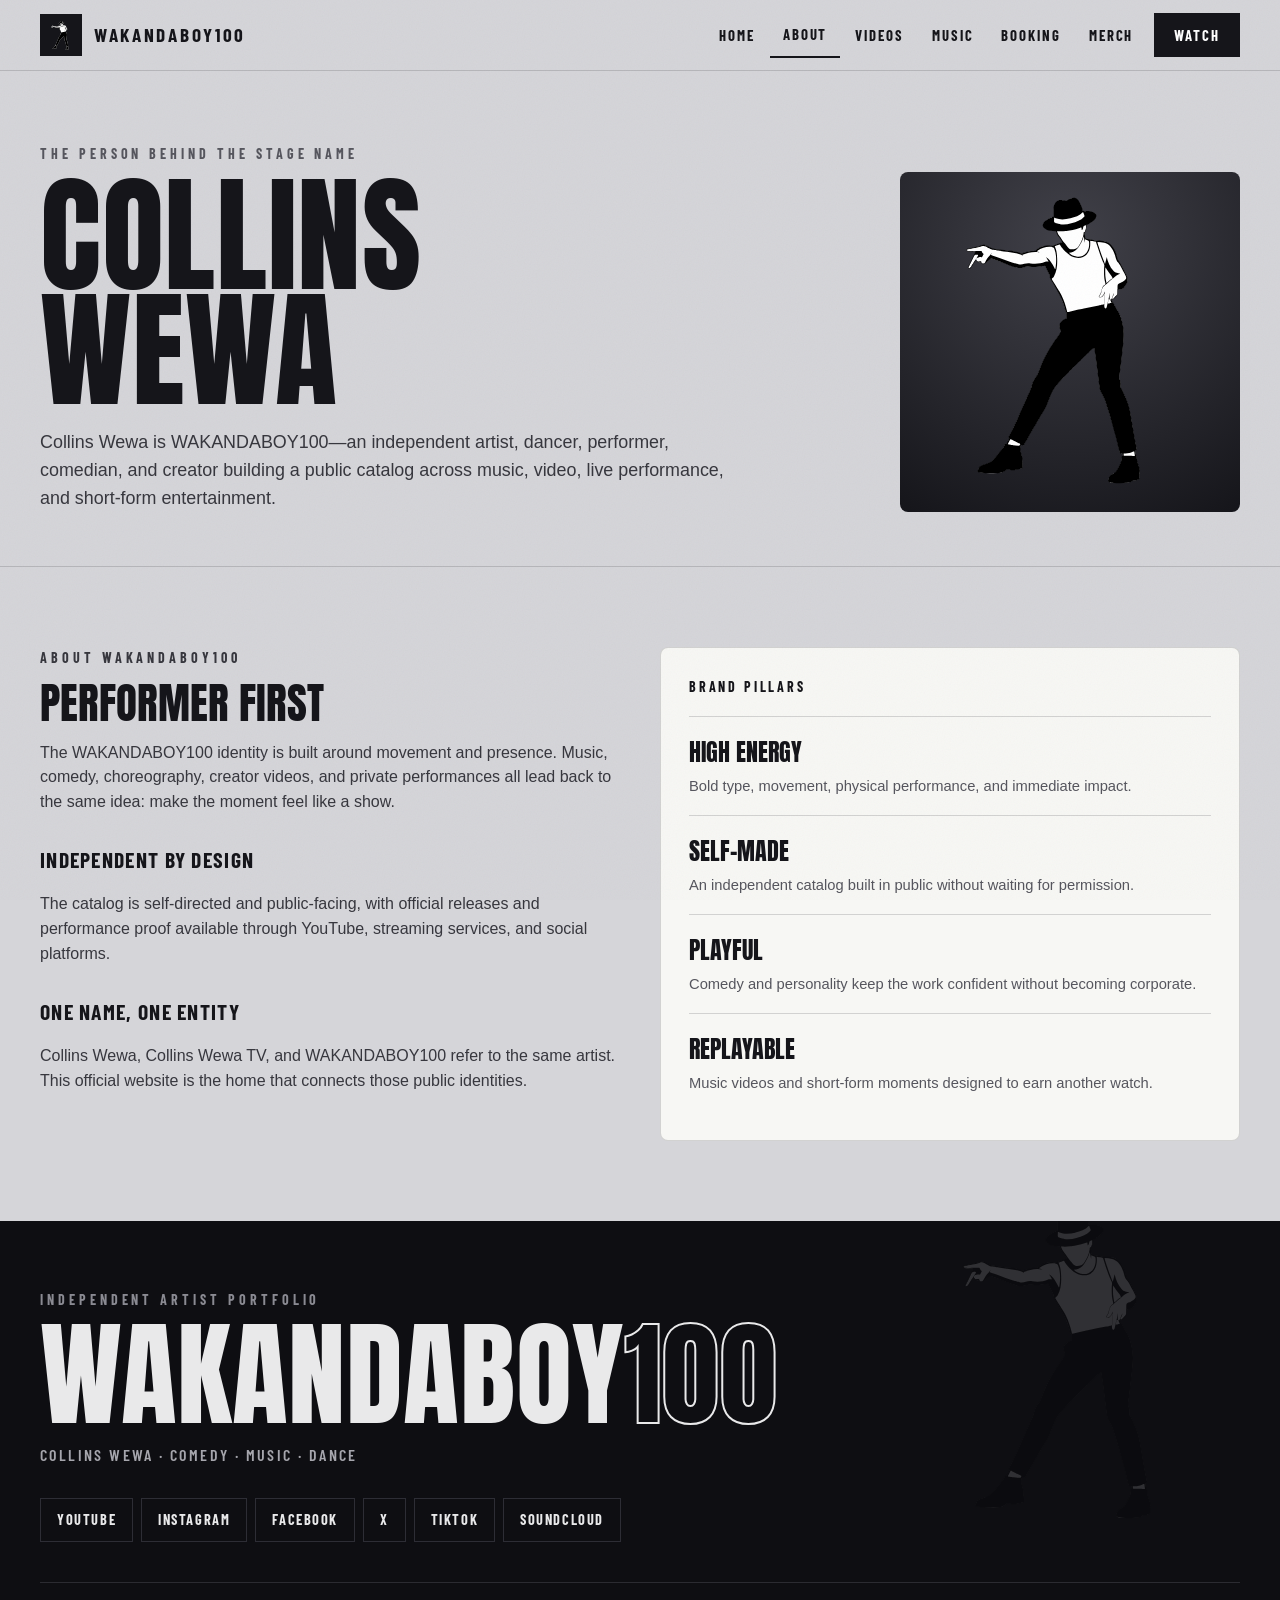
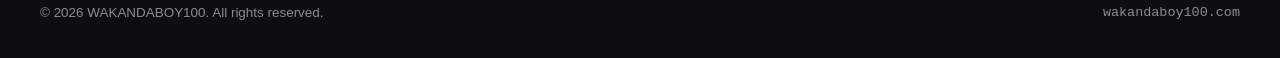
==== about/index.html @ 465ecfa8 "feat: launch Fable-inspired clean-route portfolio" ====
<!doctype html>
<html lang="en">
<head>
  <meta charset="utf-8">
  <meta name="viewport" content="width=device-width,initial-scale=1">
  <title>Collins Wewa | About WAKANDABOY100</title>
  <meta name="description" content="Meet Collins Wewa, the independent artist and performer known as WAKANDABOY100 across music, dance, comedy, video, and live entertainment.">
  <meta name="theme-color" content="#15151a">
  <meta name="robots" content="index,follow,max-image-preview:large">
  <link rel="canonical" href="https://wakandaboy100.com/about/">
  <link rel="icon" type="image/png" href="../favicon.png">
  <link rel="apple-touch-icon" href="../apple-touch-icon.png">
  <link rel="preload" href="../assets/fonts/anton-400.ttf" as="font" type="font/ttf" crossorigin>
  <link rel="preload" href="../assets/fonts/barlow-condensed-700.ttf" as="font" type="font/ttf" crossorigin>
  <link rel="stylesheet" href="../style.css">
  <meta property="og:type" content="website">
  <meta property="og:site_name" content="WAKANDABOY100">
  <meta property="og:url" content="https://wakandaboy100.com/about/">
  <meta property="og:title" content="Collins Wewa | About WAKANDABOY100">
  <meta property="og:description" content="Meet Collins Wewa, the independent artist and performer known as WAKANDABOY100 across music, dance, comedy, video, and live entertainment.">
  <meta property="og:image" content="https://wakandaboy100.com/og-image.png?v=4">
  <meta property="og:image:width" content="1200">
  <meta property="og:image:height" content="630">
  <meta property="og:image:alt" content="WAKANDABOY100 — Collins Wewa, independent artist and performer">
  <meta name="twitter:card" content="summary_large_image">
  <meta name="twitter:title" content="Collins Wewa | About WAKANDABOY100">
  <meta name="twitter:description" content="Meet Collins Wewa, the independent artist and performer known as WAKANDABOY100 across music, dance, comedy, video, and live entertainment.">
  <meta name="twitter:image" content="https://wakandaboy100.com/og-image.png?v=4">
  <script type="application/ld+json">{"@context":"https://schema.org","@graph":[{"@type":"WebSite","@id":"https://wakandaboy100.com/#website","name":"WAKANDABOY100","alternateName":"Collins Wewa","url":"https://wakandaboy100.com/","publisher":{"@id":"https://wakandaboy100.com/#collins-wewa"}},{"@type":"Person","@id":"https://wakandaboy100.com/#collins-wewa","name":"Collins Wewa","alternateName":["WAKANDABOY100","Collins Wewa TV"],"url":"https://wakandaboy100.com/about/","image":"https://wakandaboy100.com/assets/images/wakandaboy100-dancer.svg","description":"Collins Wewa, known as WAKANDABOY100, is an independent artist and performer working across music, dance, comedy, video, and live entertainment.","sameAs":["https://www.youtube.com/@wakandaboy100","https://www.instagram.com/wakandaboy100/","https://www.facebook.com/WakandaBoy100","https://x.com/WakandaBoy100","https://www.tiktok.com/@wakandaboy100","https://soundcloud.com/user-684213263","https://open.spotify.com/artist/25qMYd4ZAObBWwLwT7K1Jy","https://music.apple.com/us/artist/wakandaboy100/1559091732","https://audiomack.com/wakandaboy100/song/how-it-used-to-be","https://www.pandora.com/artist/wakandaboy100/dance-with-me-single/dance-with-me/TRpqqpvXfdcJp3J"]},{"@type":"ProfilePage","@id":"https://wakandaboy100.com/about/#webpage","url":"https://wakandaboy100.com/about/","name":"Collins Wewa | About WAKANDABOY100","description":"Meet Collins Wewa, the independent artist and performer known as WAKANDABOY100 across music, dance, comedy, video, and live entertainment.","isPartOf":{"@id":"https://wakandaboy100.com/#website"},"about":{"@id":"https://wakandaboy100.com/#collins-wewa"},"primaryImageOfPage":{"@type":"ImageObject","url":"https://wakandaboy100.com/og-image.png?v=4"},"mainEntity":{"@id":"https://wakandaboy100.com/#collins-wewa"}}]}</script>
</head>
<body>

<a class="skip-link" href="#main">Skip to content</a>
<header class="site-header">
  <div class="nav-shell">
    <a class="brand" href="../" aria-label="WAKANDABOY100 home">
      <span class="brand-mark"><img src="../assets/images/wakandaboy100-dancer.svg" alt="" width="31" height="36"></span>
      <span class="brand-name">WAKANDABOY100</span>
    </a>
    <button class="menu-toggle" type="button" aria-expanded="false" aria-controls="site-nav" data-menu-toggle>Menu</button>
    <nav class="site-nav" id="site-nav" aria-label="Primary navigation" data-site-nav>
      <a href="../">Home</a><a href="../about/" aria-current="page">About</a><a href="../videos/">Videos</a><a href="../music/">Music</a><a href="../booking/">Booking</a><a href="../merch/the-ultimate-cardio/">Merch</a>
      <a class="watch-link" href="https://www.youtube.com/watch?v=EUQzS9nLWl8" target="_blank" rel="noopener">Watch</a>
    </nav>
  </div>
</header>
<main id="main">

<section class="page-hero"><div class="shell page-hero-grid"><div><p class="eyebrow">The person behind the stage name</p><h1 class="display">Collins<br>Wewa</h1><p class="lede">Collins Wewa is WAKANDABOY100—an independent artist, dancer, performer, comedian, and creator building a public catalog across music, video, live performance, and short-form entertainment.</p></div><div class="page-mark"><img src="../assets/images/wakandaboy100-dancer.svg" alt="WAKANDABOY100 dancer mark" width="300" height="330"></div></div></section>
<section class="shell section split"><div class="prose"><p class="eyebrow">About WAKANDABOY100</p><h2>Performer first</h2><p>The WAKANDABOY100 identity is built around movement and presence. Music, comedy, choreography, creator videos, and private performances all lead back to the same idea: make the moment feel like a show.</p><h3>Independent by design</h3><p>The catalog is self-directed and public-facing, with official releases and performance proof available through YouTube, streaming services, and social platforms.</p><h3>One name, one entity</h3><p>Collins Wewa, Collins Wewa TV, and WAKANDABOY100 refer to the same artist. This official website is the home that connects those public identities.</p></div><aside class="fact-panel"><h2>Brand pillars</h2><ul class="fact-list"><li><strong>High energy</strong><span>Bold type, movement, physical performance, and immediate impact.</span></li><li><strong>Self-made</strong><span>An independent catalog built in public without waiting for permission.</span></li><li><strong>Playful</strong><span>Comedy and personality keep the work confident without becoming corporate.</span></li><li><strong>Replayable</strong><span>Music videos and short-form moments designed to earn another watch.</span></li></ul></aside></section>

</main>

<footer class="site-footer">
  <div class="shell footer-shell">
    <img class="footer-art" src="../assets/images/wakandaboy100-dancer.svg" alt="" aria-hidden="true">
    <p class="eyebrow">Independent artist portfolio</p>
    <h2 class="display">WAKANDABOY<span style="color:transparent;-webkit-text-stroke:2px #e9e9ea">100</span></h2>
    <p class="artist-line">Collins Wewa · Comedy · Music · Dance</p>
    <div class="footer-links"><a href="https://www.youtube.com/@wakandaboy100" target="_blank" rel="noopener">YouTube</a><a href="https://www.instagram.com/wakandaboy100/" target="_blank" rel="noopener">Instagram</a><a href="https://www.facebook.com/WakandaBoy100" target="_blank" rel="noopener">Facebook</a><a href="https://x.com/WakandaBoy100" target="_blank" rel="noopener">X</a><a href="https://www.tiktok.com/@wakandaboy100" target="_blank" rel="noopener">TikTok</a><a href="https://soundcloud.com/user-684213263" target="_blank" rel="noopener">SoundCloud</a></div>
    <div class="footer-base"><span>© <span data-year></span> WAKANDABOY100. All rights reserved.</span><span class="mono">wakandaboy100.com</span></div>
  </div>
</footer>
<script src="../script.js" defer></script>
</body>
</html>
---- style.css ----
@font-face{font-family:Anton;src:url('assets/fonts/anton-400.ttf') format('truetype');font-style:normal;font-weight:400;font-display:swap}
@font-face{font-family:'Barlow Condensed';src:url('assets/fonts/barlow-condensed-500.ttf') format('truetype');font-style:normal;font-weight:500;font-display:swap}
@font-face{font-family:'Barlow Condensed';src:url('assets/fonts/barlow-condensed-600.ttf') format('truetype');font-style:normal;font-weight:600;font-display:swap}
@font-face{font-family:'Barlow Condensed';src:url('assets/fonts/barlow-condensed-700.ttf') format('truetype');font-style:normal;font-weight:700;font-display:swap}

:root{--paper:#d5d5d9;--paper-2:#e8e8ea;--white:#f7f7f4;--ink:#15151a;--ink-2:#1d1d23;--muted:#56565e;--line:rgba(21,21,26,.16);--dark-line:#34343c;--max:1200px;--display:Anton,Impact,sans-serif;--ui:'Barlow Condensed','Arial Narrow',sans-serif;--body:'Helvetica Neue',Helvetica,Arial,sans-serif}
*{box-sizing:border-box}
html{scroll-behavior:smooth;background:var(--paper)}
body{margin:0;background:var(--paper);color:var(--ink);font-family:var(--body);font-size:16px;line-height:1.55;-webkit-font-smoothing:antialiased;overflow-x:hidden}
body::before{content:"";position:fixed;inset:0;z-index:100;pointer-events:none;opacity:.1;mix-blend-mode:multiply;background-image:url("data:image/svg+xml,%3Csvg xmlns='http://www.w3.org/2000/svg' width='140' height='140'%3E%3Cfilter id='n'%3E%3CfeTurbulence type='fractalNoise' baseFrequency='.85' numOctaves='2' stitchTiles='stitch'/%3E%3C/filter%3E%3Crect width='100%25' height='100%25' filter='url(%23n)' opacity='.45'/%3E%3C/svg%3E")}
img{display:block;max-width:100%}
a{color:inherit;text-decoration:none}
a:hover{opacity:.74}
button,input,textarea{font:inherit}
:focus-visible{outline:3px solid var(--ink);outline-offset:4px}
.skip-link{position:fixed;left:16px;top:-80px;z-index:1000;background:var(--white);color:var(--ink);padding:10px 16px;border:2px solid var(--ink);font-family:var(--ui);font-weight:700;text-transform:uppercase;letter-spacing:.12em}
.skip-link:focus{top:16px}
.shell{width:min(var(--max),calc(100% - 48px));margin-inline:auto}
.eyebrow{margin:0 0 12px;color:var(--muted);font-family:var(--ui);font-weight:700;font-size:.88rem;letter-spacing:.28em;text-transform:uppercase}
.display{margin:0;font-family:var(--display);font-weight:400;text-transform:uppercase;letter-spacing:.005em;line-height:.9}
.outline{color:transparent;-webkit-text-stroke:2px currentColor;-webkit-text-stroke-color:var(--ink)}
.mono{font-family:ui-monospace,'SFMono-Regular',Consolas,monospace}
.muted{color:var(--muted)}

.site-header{position:sticky;top:0;z-index:50;border-bottom:1px solid var(--line);background:rgba(213,213,217,.9);backdrop-filter:blur(14px)}
.nav-shell{width:min(var(--max),calc(100% - 48px));margin:auto;min-height:70px;display:flex;align-items:center;justify-content:space-between;gap:24px}
.brand{display:flex;align-items:center;gap:12px;flex:0 0 auto}
.brand-mark{display:grid;place-items:center;width:42px;height:42px;background:var(--ink);overflow:hidden}
.brand-mark img{height:36px;width:31px;object-fit:contain}
.brand-name{font-family:var(--ui);font-size:1.2rem;font-weight:700;letter-spacing:.14em;white-space:nowrap}
.menu-toggle{display:none;border:2px solid var(--ink);background:transparent;padding:8px 12px;color:var(--ink);font-family:var(--ui);font-weight:700;text-transform:uppercase;letter-spacing:.12em}
.site-nav{display:flex;align-items:center;gap:2px;font-family:var(--ui);font-weight:700;font-size:.92rem;letter-spacing:.13em;text-transform:uppercase}
.site-nav a{padding:11px 13px;white-space:nowrap}
.site-nav .watch-link{margin-left:6px;background:var(--ink);color:white;padding-inline:20px}
.site-nav a[aria-current='page']{border-bottom:2px solid var(--ink)}

.hero{padding:62px 0 44px;display:grid;grid-template-columns:1.05fr .95fr;gap:48px;align-items:center}
.hero>*,.page-hero-grid>*,.shop-grid>*,.split>*,.merch-detail>*{min-width:0}
.hero h1{font-size:clamp(4.3rem,9.5vw,7.6rem);line-height:.84}
.hero .artist-line{margin:22px 0 0;font-family:var(--ui);font-weight:600;font-size:clamp(1rem,2.4vw,1.45rem);letter-spacing:.16em;text-transform:uppercase}
.hero .lede{max-width:560px;margin:22px 0 0;color:#37373e;font-size:1.08rem;text-wrap:pretty}
.actions{display:flex;flex-wrap:wrap;gap:12px;margin-top:30px}
.button{display:inline-flex;align-items:center;justify-content:center;min-height:50px;padding:13px 24px;border:2px solid var(--ink);font-family:var(--ui);font-weight:700;font-size:.95rem;letter-spacing:.13em;text-transform:uppercase;transition:transform .18s ease,background .18s ease,color .18s ease}
.button:hover{opacity:1;transform:translateY(-2px)}
.button.primary{background:var(--ink);color:#fff}
.button.light{border-color:var(--white);background:var(--white);color:var(--ink)}
.button.dark-outline{border-color:var(--white);color:var(--white)}
.button[aria-disabled='true']{cursor:default;opacity:.62;transform:none}
.stats{display:grid;grid-template-columns:repeat(3,minmax(0,1fr));gap:24px;margin:40px 0 0}
.stats div{padding-top:13px;border-top:1px solid var(--line)}
.stats dt{font-family:var(--display);font-size:2.45rem;line-height:1}
.stats dd{margin:5px 0 0;color:var(--muted);font-family:var(--ui);font-weight:600;font-size:.78rem;letter-spacing:.13em;text-transform:uppercase}
.hero-art{position:relative;min-height:610px;overflow:hidden;border:1px solid rgba(21,21,26,.35);border-radius:8px;background:radial-gradient(120% 110% at 50% 15%,#45454e 0%,var(--ink) 76%);box-shadow:0 30px 70px rgba(0,0,0,.27)}
.hero-art .ghost-number{position:absolute;top:-8%;left:50%;transform:translateX(-50%);font-family:var(--display);font-size:24rem;line-height:1;color:rgba(255,255,255,.045)}
.hero-art .dancer{position:absolute;left:50%;bottom:0;transform:translateX(-50%);height:91%;width:auto;filter:drop-shadow(0 20px 28px rgba(0,0,0,.45))}
.hero-art .art-label{position:absolute;left:18px;top:18px;display:flex;align-items:center;gap:9px;color:#eee;font-family:var(--ui);font-size:.78rem;font-weight:700;letter-spacing:.2em;text-transform:uppercase}
.hero-art .art-label::before{content:"";width:8px;height:8px;border-radius:50%;background:#fff}
.hero-art .art-footer{position:absolute;right:18px;bottom:18px;color:rgba(255,255,255,.55);font-family:var(--ui);font-size:.75rem;font-weight:700;letter-spacing:.2em;text-transform:uppercase}

.marquee{overflow:hidden;border-block:1px solid var(--line);background:var(--ink);color:#fff;padding:14px 0}
.marquee-track{display:flex;width:max-content;animation:marquee 30s linear infinite;font-family:var(--display);font-size:1.6rem;letter-spacing:.06em;text-transform:uppercase}
.marquee-track span{display:flex;gap:30px;padding-right:30px}
.marquee-track b{color:#777780;font-weight:400}
@keyframes marquee{to{transform:translateX(-50%)}}

.section{padding:80px 0}
.section.compact{padding-block:58px}
.section-head{display:flex;align-items:flex-end;justify-content:space-between;gap:28px;flex-wrap:wrap;margin-bottom:32px}
.section-head h2{font-size:clamp(3rem,6.5vw,5rem)}
.section-head .intro{max-width:520px;margin:14px 0 0;color:var(--muted)}
.feature-card{overflow:hidden;border:1px solid var(--line);border-radius:8px;background:var(--white);box-shadow:0 24px 60px rgba(0,0,0,.11)}
.video-poster{position:relative;display:block;aspect-ratio:16/8.4;overflow:hidden;background:#000}
.video-poster img{width:100%;height:100%;object-fit:cover;opacity:.9;transition:transform .35s ease,opacity .35s ease}
.video-poster:hover img{transform:scale(1.015);opacity:1}
.play-badge{position:absolute;left:50%;top:50%;transform:translate(-50%,-50%);display:grid;place-items:center;width:76px;height:76px;border:2px solid white;border-radius:50%;background:rgba(0,0,0,.58);color:white;font-family:var(--ui);font-weight:700;letter-spacing:.1em;text-transform:uppercase}
.feature-meta{display:flex;justify-content:space-between;align-items:center;gap:20px;flex-wrap:wrap;padding:20px 24px}
.feature-meta h3{margin:4px 0 0;font-family:var(--display);font-size:2rem;font-weight:400;text-transform:uppercase}
.card-grid{display:grid;grid-template-columns:repeat(3,minmax(0,1fr));gap:20px;margin-top:20px}
.work-card{overflow:hidden;border:1px solid var(--line);border-radius:8px;background:var(--white)}
.work-card img{width:100%;aspect-ratio:16/10;object-fit:cover;background:#c8c8cd}
.work-card .card-body{padding:17px 18px 20px}
.work-card .kicker{color:var(--muted);font-family:var(--ui);font-size:.78rem;font-weight:700;letter-spacing:.15em;text-transform:uppercase}
.work-card h3{margin:5px 0 0;font-family:var(--display);font-weight:400;font-size:1.45rem;text-transform:uppercase}
.work-card p{margin:7px 0 0;color:var(--muted);font-size:.92rem}
.platform-grid{display:grid;grid-template-columns:repeat(3,minmax(0,1fr));gap:14px}
.platform-card{display:flex;align-items:center;justify-content:space-between;gap:12px;padding:21px 23px;border:1px solid var(--line);border-radius:8px;background:var(--white);font-family:var(--ui);font-size:1.15rem;font-weight:700;letter-spacing:.1em;text-transform:uppercase}
.platform-card span:last-child{color:var(--muted)}

.shop-band{background:var(--ink);color:#f3f3f1}
.shop-band .eyebrow{color:#a6a6ad}
.shop-grid{display:grid;grid-template-columns:1.08fr .92fr;gap:30px;align-items:center}
.shop-image{position:relative;overflow:hidden;border-radius:8px;background:#eee}
.shop-image img{width:100%;aspect-ratio:4/3;object-fit:cover}
.drop-badge{position:absolute;left:15px;top:15px;background:white;color:var(--ink);padding:6px 11px;font-family:var(--ui);font-size:.76rem;font-weight:700;letter-spacing:.18em;text-transform:uppercase}
.shop-copy h2{font-size:clamp(3.4rem,7vw,5.4rem)}
.shop-copy h3{margin:28px 0 0;font-family:var(--display);font-size:2.4rem;font-weight:400;text-transform:uppercase;line-height:.96}
.shop-copy p{max-width:510px;color:#c9c9ce}
.status-chip{display:inline-flex;margin-top:13px;border:1px solid #42424a;padding:7px 11px;color:#b8b8be;font-family:var(--ui);font-size:.8rem;font-weight:700;letter-spacing:.14em;text-transform:uppercase}
.future-list{display:flex;flex-wrap:wrap;gap:8px;margin-top:22px}
.future-list span{border:1px solid var(--dark-line);padding:8px 11px;color:#a8a8ae;font-family:var(--ui);font-size:.82rem;font-weight:700;letter-spacing:.1em;text-transform:uppercase}

.page-hero{padding:72px 0 54px;border-bottom:1px solid var(--line)}
.page-hero-grid{display:grid;grid-template-columns:1.2fr .8fr;gap:48px;align-items:end}
.page-hero h1{font-size:clamp(4.4rem,10vw,8rem)}
.page-hero .lede{max-width:700px;margin:22px 0 0;color:#37373e;font-size:1.12rem}
.page-mark{justify-self:end;width:min(340px,100%);aspect-ratio:1;background:radial-gradient(circle at 50% 20%,#414149,var(--ink));display:grid;place-items:center;border-radius:8px;overflow:hidden}
.page-mark img{height:90%;width:auto}
.split{display:grid;grid-template-columns:1fr 1fr;gap:40px}
.prose h2{margin:0 0 16px;font-family:var(--display);font-size:2.7rem;font-weight:400;text-transform:uppercase;line-height:1}
.prose h3{margin:28px 0 8px;font-family:var(--ui);font-size:1.35rem;letter-spacing:.06em;text-transform:uppercase}
.prose p{color:#37373e}
.fact-panel{border:1px solid var(--line);border-radius:8px;background:var(--white);padding:28px}
.fact-panel h2{margin:0 0 18px;font-family:var(--ui);font-size:.88rem;letter-spacing:.2em;text-transform:uppercase}
.fact-list{list-style:none;padding:0;margin:0}
.fact-list li{padding:17px 0;border-top:1px solid var(--line)}
.fact-list strong{display:block;font-family:var(--display);font-size:1.5rem;font-weight:400;text-transform:uppercase}
.fact-list span{display:block;margin-top:4px;color:var(--muted);font-size:.92rem}
.booking-grid{display:grid;grid-template-columns:repeat(3,minmax(0,1fr));gap:18px}
.booking-card{border:1px solid var(--line);background:var(--white);border-radius:8px;padding:24px}
.booking-card .num{font-family:ui-monospace,monospace;color:var(--muted);font-size:.78rem}
.booking-card h2,.booking-card h3{margin:15px 0 8px;font-family:var(--display);font-size:1.8rem;font-weight:400;text-transform:uppercase}
.booking-card p{margin:0;color:var(--muted)}
.contact-panel{display:grid;grid-template-columns:1fr auto;gap:30px;align-items:center;margin-top:32px;border:2px solid var(--ink);padding:30px}
.contact-panel h2{margin:0;font-family:var(--display);font-size:2.5rem;font-weight:400;text-transform:uppercase}
.contact-panel p{margin:7px 0 0;color:var(--muted)}
.merch-detail{display:grid;grid-template-columns:1.1fr .9fr;gap:40px;align-items:center}
.merch-detail .shop-image img{aspect-ratio:auto}
.merch-specs{display:grid;grid-template-columns:1fr 1fr;gap:12px;margin:24px 0}
.merch-specs div{border-top:1px solid var(--line);padding-top:12px}
.merch-specs strong{display:block;font-family:var(--ui);font-size:.8rem;letter-spacing:.16em;text-transform:uppercase}
.merch-specs span{display:block;margin-top:5px;color:var(--muted)}
.notice{border-left:4px solid var(--ink);background:rgba(255,255,255,.45);padding:16px 18px;color:#37373e}

.site-footer{position:relative;overflow:hidden;background:#0e0e12;color:#e9e9ea}
.footer-shell{position:relative;padding:68px 0 34px}
.footer-art{position:absolute;right:0;top:-20px;height:330px;opacity:.14;pointer-events:none}
.site-footer h2{font-size:clamp(3.6rem,10vw,7.2rem)}
.site-footer .eyebrow{color:#8a8a92}
.site-footer .artist-line{font-family:var(--ui);font-weight:600;letter-spacing:.15em;text-transform:uppercase;color:#a6a6ad}
.footer-links{display:flex;flex-wrap:wrap;gap:8px;margin:30px 0 40px;font-family:var(--ui);font-size:.9rem;font-weight:700;letter-spacing:.11em;text-transform:uppercase}
.footer-links a{padding:10px 16px;border:1px solid #2d2d35}
.footer-base{display:flex;justify-content:space-between;gap:16px;flex-wrap:wrap;padding-top:20px;border-top:1px solid #2b2b31;color:#8a8a92;font-size:.84rem}

@media (max-width:900px){
  .nav-shell{min-height:64px}.menu-toggle{display:block}.site-nav{display:none;position:absolute;top:64px;left:0;right:0;padding:14px 24px 20px;background:var(--paper);border-bottom:1px solid var(--line);flex-wrap:wrap}.site-nav.is-open{display:flex}.site-nav a{flex:1 1 42%;border:1px solid var(--line);text-align:center}.site-nav .watch-link{margin:0}
  .hero,.page-hero-grid,.shop-grid,.split,.merch-detail{grid-template-columns:1fr}.hero{padding-top:48px}.hero-art{min-height:540px}.page-mark{justify-self:start;width:280px}.page-hero{padding-top:54px}.card-grid,.booking-grid{grid-template-columns:1fr 1fr}.platform-grid{grid-template-columns:1fr 1fr}.contact-panel{grid-template-columns:1fr}
}
@media (max-width:620px){
  .shell,.nav-shell{width:min(100% - 28px,var(--max))}.brand-name{font-size:1.03rem;letter-spacing:.1em}.hero{gap:32px;padding-top:38px}.hero h1{font-size:clamp(3.2rem,16.5vw,4rem);line-height:.88}.hero h1 .outline{display:block;line-height:.95}.hero .eyebrow{font-size:.76rem;letter-spacing:.2em;overflow-wrap:anywhere}.hero .artist-line{font-size:.94rem;letter-spacing:.11em}.hero .lede{font-size:1rem;overflow-wrap:anywhere}.hero-art{min-height:460px}.hero-art .ghost-number{font-size:17rem}.stats{gap:10px}.stats div{min-width:0}.stats dt{font-size:1.9rem}.stats dd{font-size:.66rem;letter-spacing:.09em;overflow-wrap:anywhere}.actions{display:grid;grid-template-columns:1fr}.button{width:100%}.section{padding:60px 0}.section-head h2{font-size:2.9rem}.card-grid,.platform-grid,.booking-grid{grid-template-columns:1fr}.feature-meta{align-items:flex-start}.video-poster{aspect-ratio:16/10}.play-badge{width:62px;height:62px;font-size:.8rem}.shop-copy h2{font-size:3.25rem}.page-hero h1{font-size:3.9rem}.page-mark{width:220px}.merch-specs{grid-template-columns:1fr}.footer-art{right:-80px}.footer-base{flex-direction:column}.marquee-track{font-size:1.35rem}.contact-panel{padding:22px}
}
@media (prefers-reduced-motion:reduce){html{scroll-behavior:auto}.marquee-track{animation:none}.button,.video-poster img{transition:none}}
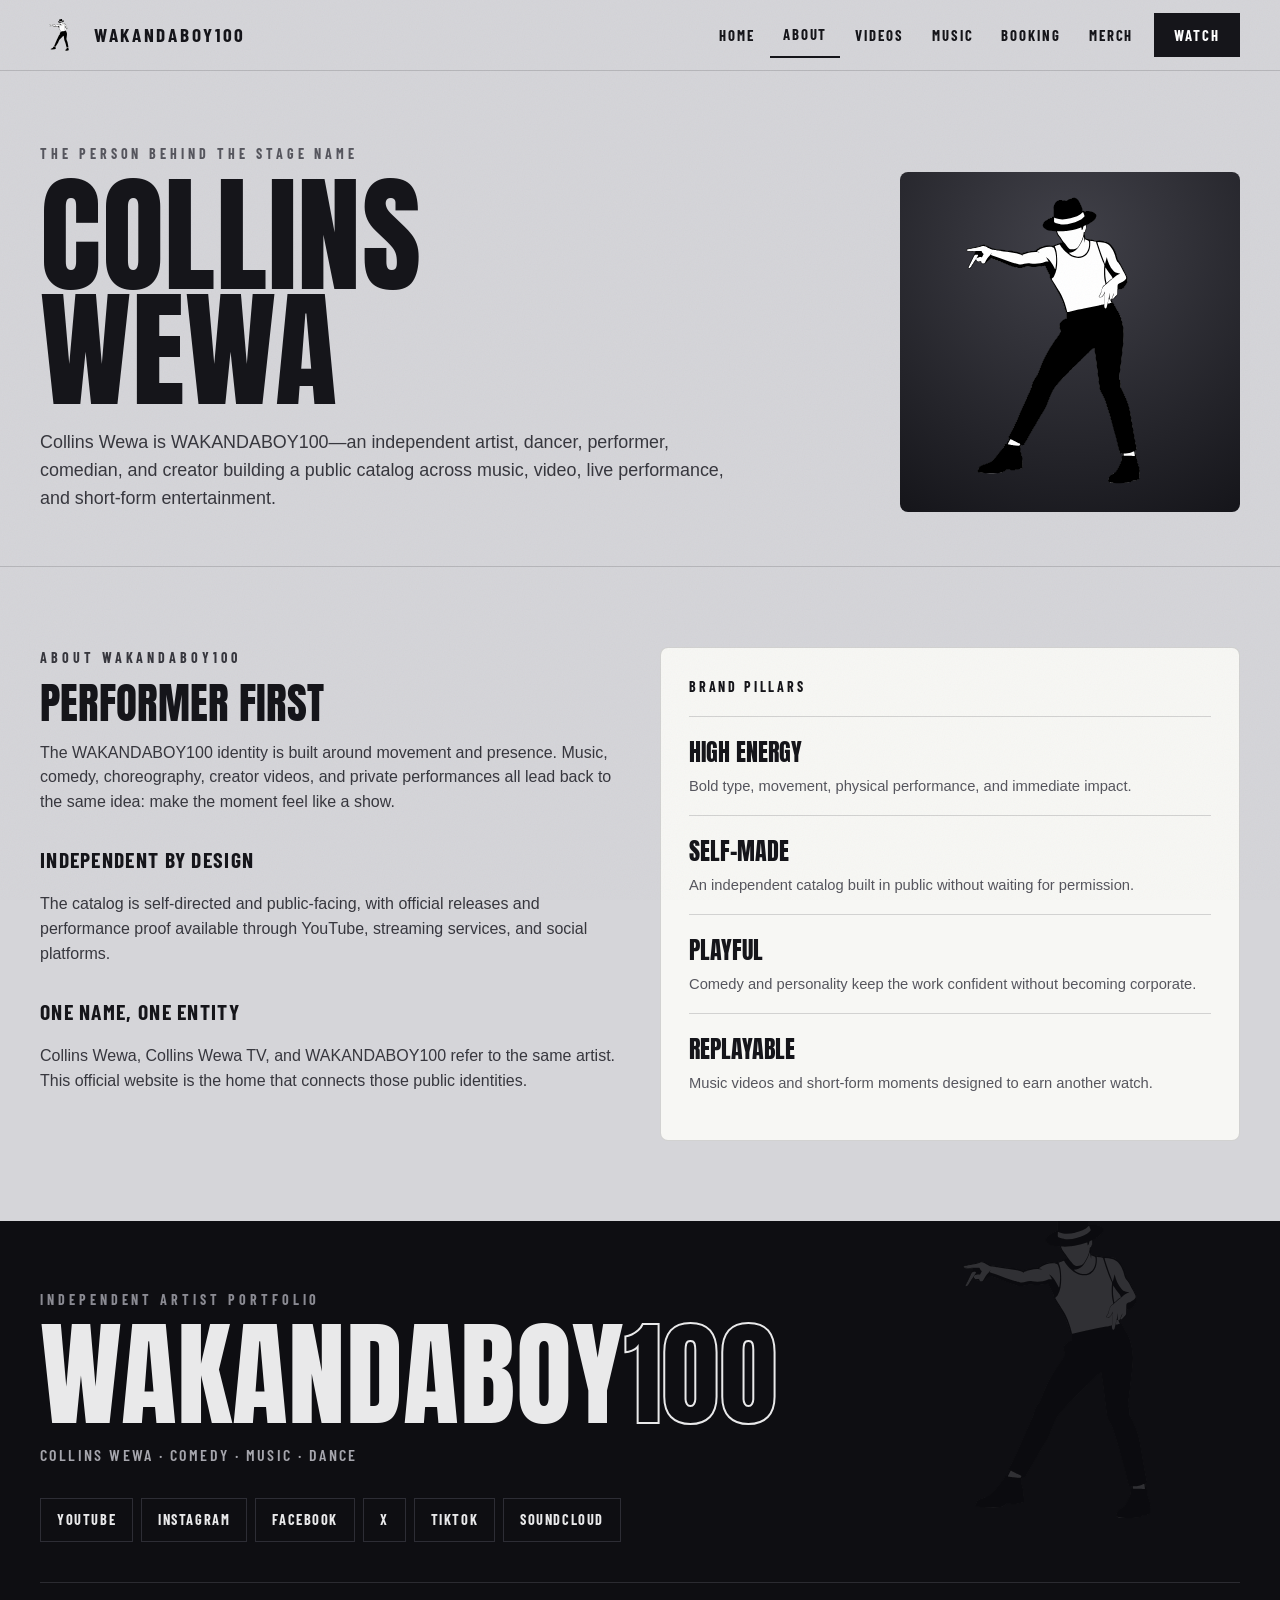
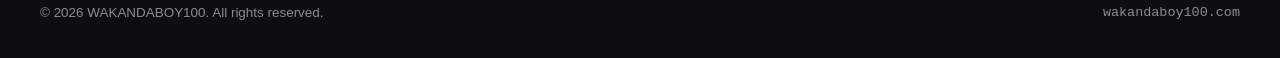
==== commit 6f308c99: "feat: add the Los Angeles Airport lyric video and new-song announcement - New song page /videos/los-" ====
--- a/about/index.html
+++ b/about/index.html
@@ -40,7 +40,7 @@
     <button class="menu-toggle" type="button" aria-expanded="false" aria-controls="site-nav" data-menu-toggle>Menu</button>
     <nav class="site-nav" id="site-nav" aria-label="Primary navigation" data-site-nav>
       <a href="../">Home</a><a href="../about/" aria-current="page">About</a><a href="../videos/">Videos</a><a href="../music/">Music</a><a href="../booking/">Booking</a><a href="../merch/the-ultimate-cardio/">Merch</a>
-      <a class="watch-link" href="https://www.youtube.com/watch?v=EUQzS9nLWl8" target="_blank" rel="noopener">Watch</a>
+      <a class="watch-link" href="../videos/los-angeles-airport/">Watch</a>
     </nav>
   </div>
 </header>
--- a/style.css
+++ b/style.css
@@ -5,8 +5,8 @@
 
 :root{--paper:#d5d5d9;--paper-2:#e8e8ea;--white:#f7f7f4;--ink:#15151a;--ink-2:#1d1d23;--muted:#56565e;--line:rgba(21,21,26,.16);--dark-line:#34343c;--max:1200px;--display:Anton,Impact,sans-serif;--ui:'Barlow Condensed','Arial Narrow',sans-serif;--body:'Helvetica Neue',Helvetica,Arial,sans-serif}
 *{box-sizing:border-box}
-html{scroll-behavior:smooth;background:var(--paper)}
-body{margin:0;background:var(--paper);color:var(--ink);font-family:var(--body);font-size:16px;line-height:1.55;-webkit-font-smoothing:antialiased;overflow-x:hidden}
+html{scroll-behavior:smooth;background:#0e0e12;overscroll-behavior-y:none}
+body{margin:0;background:var(--paper);color:var(--ink);font-family:var(--body);font-size:16px;line-height:1.55;-webkit-font-smoothing:antialiased;overflow-x:hidden;overscroll-behavior-y:none}
 body::before{content:"";position:fixed;inset:0;z-index:100;pointer-events:none;opacity:.1;mix-blend-mode:multiply;background-image:url("data:image/svg+xml,%3Csvg xmlns='http://www.w3.org/2000/svg' width='140' height='140'%3E%3Cfilter id='n'%3E%3CfeTurbulence type='fractalNoise' baseFrequency='.85' numOctaves='2' stitchTiles='stitch'/%3E%3C/filter%3E%3Crect width='100%25' height='100%25' filter='url(%23n)' opacity='.45'/%3E%3C/svg%3E")}
 img{display:block;max-width:100%}
 a{color:inherit;text-decoration:none}
@@ -25,8 +25,8 @@
 .site-header{position:sticky;top:0;z-index:50;border-bottom:1px solid var(--line);background:rgba(213,213,217,.9);backdrop-filter:blur(14px)}
 .nav-shell{width:min(var(--max),calc(100% - 48px));margin:auto;min-height:70px;display:flex;align-items:center;justify-content:space-between;gap:24px}
 .brand{display:flex;align-items:center;gap:12px;flex:0 0 auto}
-.brand-mark{display:grid;place-items:center;width:42px;height:42px;background:var(--ink);overflow:hidden}
-.brand-mark img{height:36px;width:31px;object-fit:contain}
+.brand-mark{display:grid;place-items:center;width:42px;height:42px;background:transparent;overflow:visible}
+.brand-mark img{height:40px;width:34px;object-fit:contain}
 .brand-name{font-family:var(--ui);font-size:1.2rem;font-weight:700;letter-spacing:.14em;white-space:nowrap}
 .menu-toggle{display:none;border:2px solid var(--ink);background:transparent;padding:8px 12px;color:var(--ink);font-family:var(--ui);font-weight:700;text-transform:uppercase;letter-spacing:.12em}
 .site-nav{display:flex;align-items:center;gap:2px;font-family:var(--ui);font-weight:700;font-size:.92rem;letter-spacing:.13em;text-transform:uppercase}
@@ -35,7 +35,6 @@
 .site-nav a[aria-current='page']{border-bottom:2px solid var(--ink)}
 
 .hero{padding:62px 0 44px;display:grid;grid-template-columns:1.05fr .95fr;gap:48px;align-items:center}
-.hero>*,.page-hero-grid>*,.shop-grid>*,.split>*,.merch-detail>*{min-width:0}
 .hero h1{font-size:clamp(4.3rem,9.5vw,7.6rem);line-height:.84}
 .hero .artist-line{margin:22px 0 0;font-family:var(--ui);font-weight:600;font-size:clamp(1rem,2.4vw,1.45rem);letter-spacing:.16em;text-transform:uppercase}
 .hero .lede{max-width:560px;margin:22px 0 0;color:#37373e;font-size:1.08rem;text-wrap:pretty}
@@ -77,7 +76,7 @@
 .feature-meta h3{margin:4px 0 0;font-family:var(--display);font-size:2rem;font-weight:400;text-transform:uppercase}
 .card-grid{display:grid;grid-template-columns:repeat(3,minmax(0,1fr));gap:20px;margin-top:20px}
 .work-card{overflow:hidden;border:1px solid var(--line);border-radius:8px;background:var(--white)}
-.work-card img{width:100%;aspect-ratio:16/10;object-fit:cover;background:#c8c8cd}
+.work-card img{width:100%;height:auto;aspect-ratio:16/10;object-fit:cover;background:#c8c8cd}
 .work-card .card-body{padding:17px 18px 20px}
 .work-card .kicker{color:var(--muted);font-family:var(--ui);font-size:.78rem;font-weight:700;letter-spacing:.15em;text-transform:uppercase}
 .work-card h3{margin:5px 0 0;font-family:var(--display);font-weight:400;font-size:1.45rem;text-transform:uppercase}
@@ -90,7 +89,8 @@
 .shop-band .eyebrow{color:#a6a6ad}
 .shop-grid{display:grid;grid-template-columns:1.08fr .92fr;gap:30px;align-items:center}
 .shop-image{position:relative;overflow:hidden;border-radius:8px;background:#eee}
-.shop-image img{width:100%;aspect-ratio:4/3;object-fit:cover}
+.shop-image img{width:100%;height:auto;aspect-ratio:4/3;object-fit:cover}
+.shop-hero-image img{aspect-ratio:16/9;object-position:center}
 .drop-badge{position:absolute;left:15px;top:15px;background:white;color:var(--ink);padding:6px 11px;font-family:var(--ui);font-size:.76rem;font-weight:700;letter-spacing:.18em;text-transform:uppercase}
 .shop-copy h2{font-size:clamp(3.4rem,7vw,5.4rem)}
 .shop-copy h3{margin:28px 0 0;font-family:var(--display);font-size:2.4rem;font-weight:400;text-transform:uppercase;line-height:.96}
@@ -105,6 +105,8 @@
 .page-hero .lede{max-width:700px;margin:22px 0 0;color:#37373e;font-size:1.12rem}
 .page-mark{justify-self:end;width:min(340px,100%);aspect-ratio:1;background:radial-gradient(circle at 50% 20%,#414149,var(--ink));display:grid;place-items:center;border-radius:8px;overflow:hidden}
 .page-mark img{height:90%;width:auto}
+.page-mark.merch-page-mark{aspect-ratio:4/5;background:var(--ink)}
+.page-mark.merch-page-mark img{width:100%;height:100%;object-fit:cover;object-position:center 30%}
 .split{display:grid;grid-template-columns:1fr 1fr;gap:40px}
 .prose h2{margin:0 0 16px;font-family:var(--display);font-size:2.7rem;font-weight:400;text-transform:uppercase;line-height:1}
 .prose h3{margin:28px 0 8px;font-family:var(--ui);font-size:1.35rem;letter-spacing:.06em;text-transform:uppercase}
@@ -125,11 +127,85 @@
 .contact-panel p{margin:7px 0 0;color:var(--muted)}
 .merch-detail{display:grid;grid-template-columns:1.1fr .9fr;gap:40px;align-items:center}
 .merch-detail .shop-image img{aspect-ratio:auto}
+.merch-gallery{display:grid;grid-template-columns:1fr 1fr;gap:20px}
+.merch-gallery figure{margin:0;overflow:hidden;border:1px solid var(--line);border-radius:8px;background:var(--white)}
+.merch-gallery img{width:100%;height:auto;aspect-ratio:1;object-fit:cover}
+.merch-gallery figcaption{padding:12px 16px;border-top:1px solid var(--line);font-family:var(--ui);font-weight:700;letter-spacing:.16em;text-transform:uppercase}
+.lifestyle-gallery{display:grid;grid-template-columns:repeat(3,minmax(0,1fr));gap:20px}
+.lifestyle-card{margin:0;overflow:hidden;border:1px solid var(--line);border-radius:8px;background:var(--white)}
+.lifestyle-card img{width:100%;height:auto;aspect-ratio:4/5;object-fit:cover;object-position:50% 42%;background:#c8c8cd}
+.lifestyle-card:nth-child(1) img{object-position:56% 42%}
+.lifestyle-card:nth-child(2) img{object-position:76% 42%}
+.lifestyle-card:nth-child(3) img{object-position:76% 42%}
+.lifestyle-card:nth-child(4) img{object-position:52% 42%}
+.lifestyle-card:nth-child(5) img{object-position:62% 38%}
+.lifestyle-card figcaption{display:flex;justify-content:space-between;gap:12px;align-items:baseline;padding:12px 16px;border-top:1px solid var(--line);font-family:var(--ui);text-transform:uppercase}
+.lifestyle-card figcaption strong{font-size:.96rem;letter-spacing:.13em}
+.lifestyle-card figcaption span{color:var(--muted);font-size:.75rem;font-weight:600;letter-spacing:.11em;text-align:right}
 .merch-specs{display:grid;grid-template-columns:1fr 1fr;gap:12px;margin:24px 0}
 .merch-specs div{border-top:1px solid var(--line);padding-top:12px}
 .merch-specs strong{display:block;font-family:var(--ui);font-size:.8rem;letter-spacing:.16em;text-transform:uppercase}
 .merch-specs span{display:block;margin-top:5px;color:var(--muted)}
 .notice{border-left:4px solid var(--ink);background:rgba(255,255,255,.45);padding:16px 18px;color:#37373e}
+
+/* The Ultimate Cardio full-collection campaign */
+.campaign-hero{position:relative;min-height:680px;display:flex;align-items:center;overflow:hidden;background:#0e0e12;color:var(--white);isolation:isolate}
+.campaign-backdrop{position:absolute;inset:0;width:100%;height:100%;object-fit:cover;z-index:-2}
+.campaign-scrim{position:absolute;inset:0;z-index:-1;background:linear-gradient(90deg,rgba(8,8,11,.96) 0%,rgba(8,8,11,.78) 34%,rgba(8,8,11,.22) 67%,rgba(8,8,11,.08) 100%)}
+.campaign-copy{padding-block:96px}
+.campaign-copy .eyebrow{color:#c9c9ce}
+.campaign-copy h1,.campaign-copy h2{font-size:clamp(4.8rem,10vw,8.4rem);max-width:760px}
+.campaign-copy p:not(.eyebrow){max-width:590px;margin:26px 0 0;color:#d1d1d6;font-size:1.1rem;text-wrap:balance}
+.campaign-copy .actions{max-width:720px}
+.status-chip-light{border-color:rgba(255,255,255,.28);color:#ededf0}
+.home-merch-preview{border-bottom:1px solid var(--line)}
+
+.collection-stats{background:var(--ink);color:var(--white);border-top:1px solid #303038;border-bottom:1px solid #303038}
+.collection-stats-grid{display:grid;grid-template-columns:repeat(4,minmax(0,1fr))}
+.collection-stats-grid div{min-height:130px;padding:26px 24px;border-left:1px solid #303038;display:flex;flex-direction:column;justify-content:center}
+.collection-stats-grid div:last-child{border-right:1px solid #303038}
+.collection-stats-grid strong{font-family:var(--display);font-size:2.65rem;font-weight:400;line-height:1}
+.collection-stats-grid span{margin-top:7px;color:#a9a9b1;font-family:var(--ui);font-size:.8rem;font-weight:700;letter-spacing:.14em;text-transform:uppercase}
+
+.product-grid{display:grid;grid-template-columns:repeat(3,minmax(0,1fr));gap:18px}
+.product-grid-preview{grid-template-columns:repeat(4,minmax(0,1fr))}
+.product-card{display:flex;min-width:0;flex-direction:column;border:1px solid var(--line);border-radius:8px;overflow:hidden;background:var(--white);transition:transform .22s ease,box-shadow .22s ease,border-color .22s ease}
+.product-card:hover{opacity:1;transform:translateY(-5px);border-color:rgba(21,21,26,.42);box-shadow:0 20px 46px rgba(0,0,0,.14)}
+.product-media{display:grid;place-items:center;aspect-ratio:1;background:radial-gradient(circle at 50% 18%,#f3f3f5 0%,#dbdbe0 72%);overflow:hidden;border-bottom:1px solid var(--line)}
+.product-media img{width:88%;height:88%;object-fit:contain;filter:drop-shadow(0 18px 16px rgba(0,0,0,.16));transition:transform .25s ease}
+.product-card:hover .product-media img{transform:scale(1.025)}
+.product-meta{display:flex;flex:1;flex-direction:column;padding:18px}
+.product-kicker{color:var(--muted);font-family:var(--ui);font-size:.76rem;font-weight:700;letter-spacing:.15em;text-transform:uppercase}
+.product-meta strong{margin-top:7px;font-family:var(--display);font-size:1.55rem;font-weight:400;line-height:1.03;text-transform:uppercase}
+.product-colors{margin-top:10px;color:var(--muted);font-size:.84rem;line-height:1.4}
+.product-shop{display:flex;justify-content:space-between;gap:12px;margin-top:auto;padding-top:18px;font-family:var(--ui);font-size:.85rem;font-weight:700;letter-spacing:.13em;text-transform:uppercase}
+.product-card-compact .product-meta strong{font-size:1.3rem}
+.product-card-compact .product-colors{display:none}
+
+.spotlight{padding-block:80px}
+.spotlight-dark{background:#0e0e12;color:var(--white)}
+.spotlight-dark .eyebrow{color:#8f8f98}
+.spotlight-grid{display:grid;grid-template-columns:1.18fr .82fr;gap:52px;align-items:center}
+.spotlight-grid-light{padding-block:80px}
+.spotlight-grid-reverse{grid-template-columns:1.1fr .9fr}
+.spotlight-media{overflow:hidden;border:1px solid rgba(255,255,255,.13);border-radius:8px;background:#15151a;box-shadow:0 24px 70px rgba(0,0,0,.22)}
+.spotlight-grid-light .spotlight-media{border-color:var(--line)}
+.spotlight-media img{width:100%;height:auto;aspect-ratio:16/9;object-fit:cover}
+.spotlight-copy h2{font-size:clamp(3.7rem,7vw,6rem)}
+.spotlight-copy p:not(.eyebrow){max-width:520px;color:inherit;opacity:.78;font-size:1.04rem}
+.spotlight-copy>.button{margin-top:25px}
+.color-list{display:flex;flex-wrap:wrap;gap:8px;list-style:none;margin:24px 0 0;padding:0}
+.color-list li{border:1px solid #3c3c44;padding:7px 10px;color:#c6c6cc;font-family:var(--ui);font-size:.75rem;font-weight:700;letter-spacing:.12em;text-transform:uppercase}
+.shorts-spotlight .spotlight-media img{object-position:center 48%}
+
+.collection-final{position:relative;min-height:620px;display:flex;align-items:center;overflow:hidden;background:#0e0e12;color:var(--white);isolation:isolate}
+.collection-final>img{position:absolute;inset:0;width:100%;height:100%;object-fit:cover;z-index:-2}
+.collection-final-scrim{position:absolute;inset:0;z-index:-1;background:linear-gradient(90deg,rgba(8,8,11,.95),rgba(8,8,11,.62) 40%,rgba(8,8,11,.08) 74%)}
+.collection-final-copy{padding-block:90px}
+.collection-final-copy .eyebrow{color:#bcbcc2}
+.collection-final-copy h2{font-size:clamp(4.2rem,8vw,7rem)}
+.collection-final-copy p{color:#ceced3}
+.collection-final-copy .button{margin-top:22px}
 
 .site-footer{position:relative;overflow:hidden;background:#0e0e12;color:#e9e9ea}
 .footer-shell{position:relative;padding:68px 0 34px}
@@ -142,10 +218,36 @@
 .footer-base{display:flex;justify-content:space-between;gap:16px;flex-wrap:wrap;padding-top:20px;border-top:1px solid #2b2b31;color:#8a8a92;font-size:.84rem}
 
 @media (max-width:900px){
+  .hero>*,.page-hero-grid>*,.shop-grid>*,.split>*,.merch-detail>*{min-width:0}
   .nav-shell{min-height:64px}.menu-toggle{display:block}.site-nav{display:none;position:absolute;top:64px;left:0;right:0;padding:14px 24px 20px;background:var(--paper);border-bottom:1px solid var(--line);flex-wrap:wrap}.site-nav.is-open{display:flex}.site-nav a{flex:1 1 42%;border:1px solid var(--line);text-align:center}.site-nav .watch-link{margin:0}
-  .hero,.page-hero-grid,.shop-grid,.split,.merch-detail{grid-template-columns:1fr}.hero{padding-top:48px}.hero-art{min-height:540px}.page-mark{justify-self:start;width:280px}.page-hero{padding-top:54px}.card-grid,.booking-grid{grid-template-columns:1fr 1fr}.platform-grid{grid-template-columns:1fr 1fr}.contact-panel{grid-template-columns:1fr}
+  .hero,.page-hero-grid,.shop-grid,.split,.merch-detail{grid-template-columns:1fr}.hero{padding-top:48px}.hero-art{min-height:540px}.page-mark{justify-self:start;width:280px}.page-hero{padding-top:54px}.card-grid,.booking-grid{grid-template-columns:1fr 1fr}.platform-grid,.lifestyle-gallery{grid-template-columns:1fr 1fr}.contact-panel{grid-template-columns:1fr}
+  .campaign-hero{min-height:610px}.campaign-copy{padding-block:76px}.campaign-scrim{background:linear-gradient(90deg,rgba(8,8,11,.94),rgba(8,8,11,.7) 54%,rgba(8,8,11,.2))}.collection-stats-grid{grid-template-columns:1fr 1fr}.collection-stats-grid div:nth-child(odd){border-left:1px solid #303038}.product-grid,.product-grid-preview{grid-template-columns:1fr 1fr}.spotlight-grid,.spotlight-grid-reverse{grid-template-columns:1fr;gap:32px}.spotlight-grid-light .spotlight-copy{order:2}.spotlight-grid-light .spotlight-media{order:1}
 }
 @media (max-width:620px){
-  .shell,.nav-shell{width:min(100% - 28px,var(--max))}.brand-name{font-size:1.03rem;letter-spacing:.1em}.hero{gap:32px;padding-top:38px}.hero h1{font-size:clamp(3.2rem,16.5vw,4rem);line-height:.88}.hero h1 .outline{display:block;line-height:.95}.hero .eyebrow{font-size:.76rem;letter-spacing:.2em;overflow-wrap:anywhere}.hero .artist-line{font-size:.94rem;letter-spacing:.11em}.hero .lede{font-size:1rem;overflow-wrap:anywhere}.hero-art{min-height:460px}.hero-art .ghost-number{font-size:17rem}.stats{gap:10px}.stats div{min-width:0}.stats dt{font-size:1.9rem}.stats dd{font-size:.66rem;letter-spacing:.09em;overflow-wrap:anywhere}.actions{display:grid;grid-template-columns:1fr}.button{width:100%}.section{padding:60px 0}.section-head h2{font-size:2.9rem}.card-grid,.platform-grid,.booking-grid{grid-template-columns:1fr}.feature-meta{align-items:flex-start}.video-poster{aspect-ratio:16/10}.play-badge{width:62px;height:62px;font-size:.8rem}.shop-copy h2{font-size:3.25rem}.page-hero h1{font-size:3.9rem}.page-mark{width:220px}.merch-specs{grid-template-columns:1fr}.footer-art{right:-80px}.footer-base{flex-direction:column}.marquee-track{font-size:1.35rem}.contact-panel{padding:22px}
+  .shell,.nav-shell{width:min(100% - 28px,var(--max))}.brand-name{font-size:1.03rem;letter-spacing:.1em}.hero{gap:32px;padding-top:38px}.hero h1{font-size:clamp(3.2rem,16.5vw,4rem);line-height:.88}.hero h1 .outline{display:block;line-height:.95}.hero .eyebrow{font-size:.76rem;letter-spacing:.2em;overflow-wrap:anywhere}.hero .artist-line{font-size:.94rem;letter-spacing:.11em}.hero .lede{font-size:1rem;overflow-wrap:anywhere}.hero-art{min-height:460px}.hero-art .ghost-number{font-size:17rem}.stats{gap:10px}.stats div{min-width:0}.stats dt{font-size:1.9rem}.stats dd{font-size:.66rem;letter-spacing:.09em;overflow-wrap:anywhere}.actions{display:grid;grid-template-columns:1fr}.button{width:100%}.section{padding:60px 0}.section-head h2{font-size:2.9rem}.card-grid,.platform-grid,.booking-grid,.lifestyle-gallery{grid-template-columns:1fr}.feature-meta{align-items:flex-start}.video-poster{aspect-ratio:16/10}.play-badge{width:62px;height:62px;font-size:.8rem}.shop-copy h2{font-size:3.25rem}.page-hero h1{font-size:3.9rem}.page-mark{width:220px}.merch-specs{grid-template-columns:1fr}.footer-art{right:-80px}.footer-base{flex-direction:column}.marquee-track{font-size:1.35rem}.contact-panel{padding:22px}
+  .campaign-hero{min-height:640px;align-items:flex-end}.campaign-backdrop{object-position:65% center}.campaign-scrim{background:linear-gradient(0deg,rgba(8,8,11,.98) 0%,rgba(8,8,11,.86) 42%,rgba(8,8,11,.22) 100%)}.campaign-copy{padding-block:54px}.campaign-copy h1,.campaign-copy h2{font-size:3.8rem}.campaign-copy p:not(.eyebrow){font-size:1rem}.collection-stats-grid{grid-template-columns:1fr 1fr}.collection-stats-grid div{min-height:112px;padding:20px 14px}.collection-stats-grid strong{font-size:2rem}.collection-stats-grid span{font-size:.68rem}.product-grid,.product-grid-preview{grid-template-columns:1fr}.product-meta strong{font-size:1.45rem}.spotlight,.spotlight-grid-light{padding-block:60px}.spotlight-copy h2{font-size:3.6rem}.collection-final{min-height:620px;align-items:flex-end}.collection-final>img{object-position:68% center}.collection-final-scrim{background:linear-gradient(0deg,rgba(8,8,11,.98),rgba(8,8,11,.78) 50%,rgba(8,8,11,.18))}.collection-final-copy{padding-block:52px}.collection-final-copy h2{font-size:3.8rem}
 }
 @media (prefers-reduced-motion:reduce){html{scroll-behavior:auto}.marquee-track{animation:none}.button,.video-poster img{transition:none}}
+
+/* New release: Los Angeles Airport lyric video */
+.release-banner{display:flex;align-items:center;justify-content:center;gap:14px;flex-wrap:wrap;padding:11px 20px;background:var(--ink);color:var(--white);font-family:var(--ui);font-weight:700;letter-spacing:.12em;text-transform:uppercase;font-size:.92rem;text-decoration:none;border-bottom:1px solid var(--dark-line)}
+.release-banner:hover .release-cta{transform:translateX(3px)}
+.release-tag{padding:3px 9px;background:var(--white);color:var(--ink);font-size:.78rem;letter-spacing:.18em}
+.release-text strong{font-family:var(--display);font-weight:400;font-size:1.15rem;letter-spacing:.04em}
+.release-cta{transition:transform .2s ease;color:#c9c9ce}
+.release-section{background:#0e0e12;color:var(--white);padding:80px 0}
+.release-section .eyebrow{color:#8f8f98}
+.release-section .section-head .intro{color:#c9c9ce}
+.lyric-player{margin:0;border-radius:8px;overflow:hidden;background:#000;box-shadow:0 24px 60px rgba(0,0,0,.25);border:1px solid var(--line)}
+.lyric-player video{display:block;width:100%;height:auto;aspect-ratio:16/9;background:#000}
+.release-listen{display:flex;align-items:center;justify-content:space-between;gap:18px;flex-wrap:wrap;margin-top:26px}
+.release-listen .actions{margin-top:0}
+.release-listen-label{font-family:var(--ui);font-weight:700;letter-spacing:.2em;text-transform:uppercase;color:#a6a6ad;font-size:.88rem}
+.new-single{display:grid;grid-template-columns:1fr 1fr;gap:34px;align-items:center;margin-bottom:34px;border:2px solid var(--ink);padding:24px;background:var(--white)}
+.new-single img{width:100%;height:auto;border-radius:8px;display:block}
+.new-single h2{font-size:clamp(2.6rem,5vw,4rem)}
+.new-single p:not(.eyebrow){color:var(--muted);margin:12px 0 0}
+.section .lyric-player+.contact-panel{margin-top:34px}
+@media (max-width:900px){.new-single{grid-template-columns:1fr}.song-hero .page-mark{display:none}}
+@media (max-width:620px){.release-banner{font-size:.8rem;gap:8px;padding:10px 14px}.release-text strong{font-size:1rem}.release-section{padding:60px 0}.new-single{padding:16px}}
+@media (prefers-reduced-motion:reduce){.release-cta{transition:none}}
